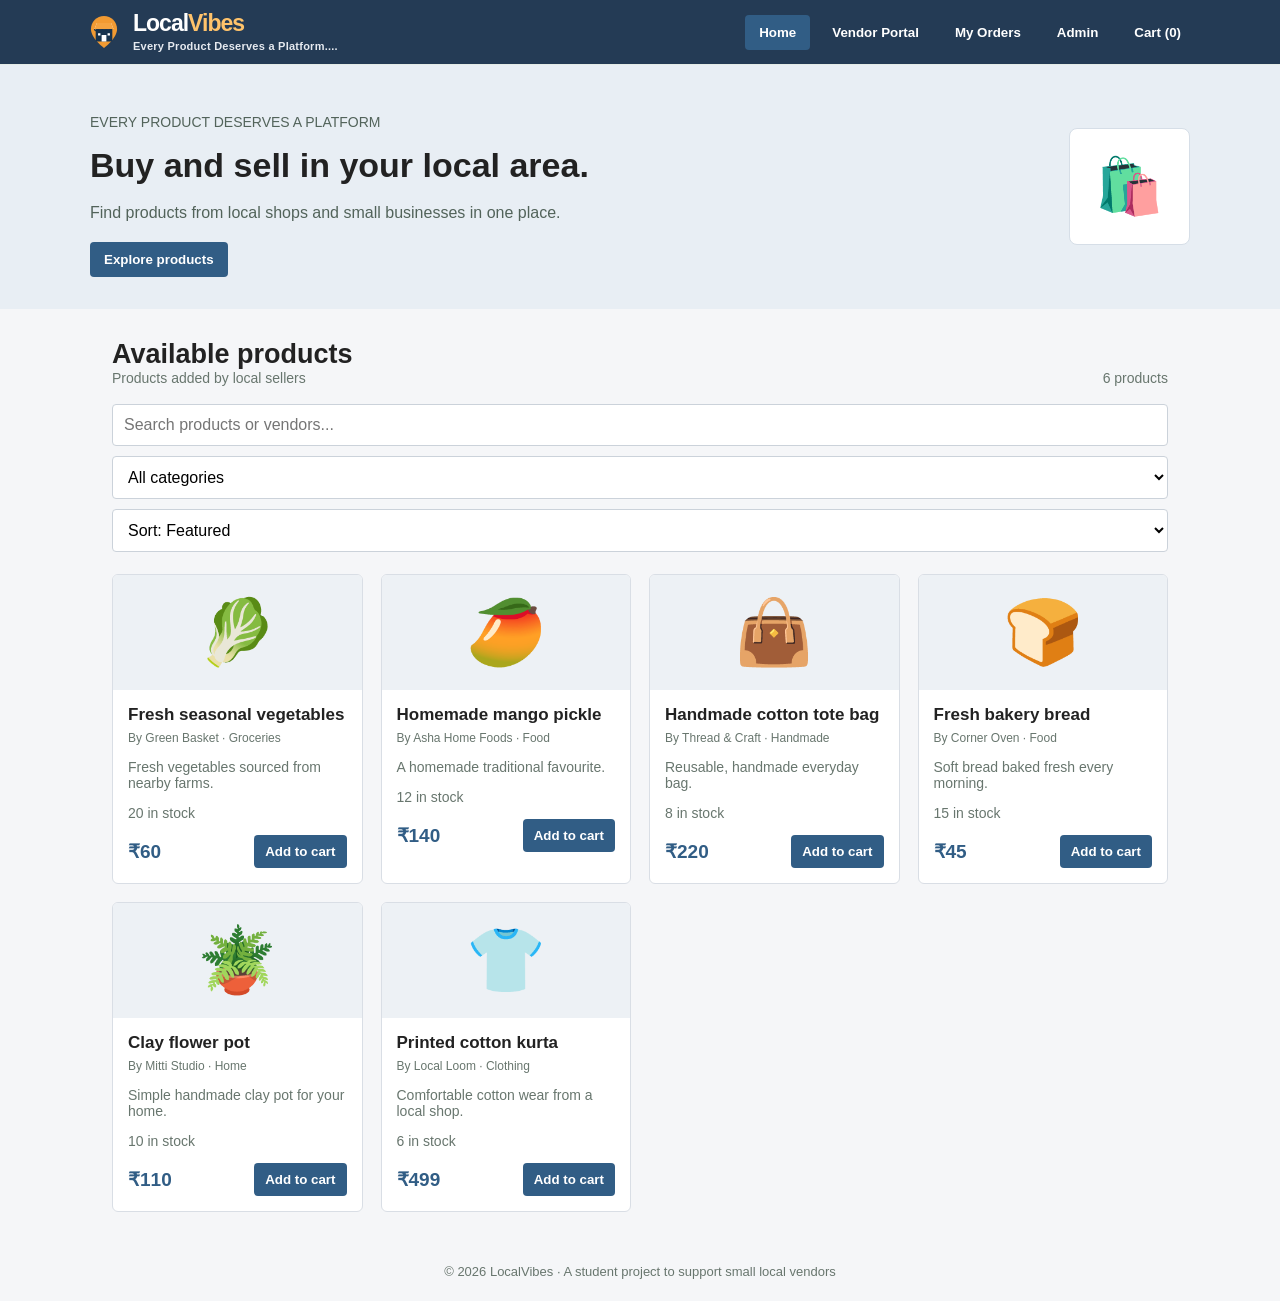
==== LocalVibes.html @ 96057245 "Rename MarketPlace.html to LocalVibes.html" ====
<!DOCTYPE html>
<html lang="en">
<head>
  <meta charset="UTF-8" />
  <meta name="viewport" content="width=device-width, initial-scale=1.0" />
  <meta name="description" content="A student marketplace demo connecting local vendors with nearby customers." />
  <title>LocalVibes | Local Market Online Store</title>
    <link rel="stylesheet" href="style.css">
</head>
<body>
<header><div class="nav">
  <div class="brand-lockup">
    <svg class="brand-mark" viewBox="0 0 64 64" role="img" aria-label="LocalVibes local shop logo" xmlns="http://www.w3.org/2000/svg">
      <path d="M32 5C19.8 5 10 14.8 10 27c0 16 22 32 22 32s22-16 22-32C54 14.8 44.2 5 32 5Z" fill="#f19a32"/>
      <path d="M18 27h28v21H18z" rx="2" fill="#17324d"/>
      <path d="M16 27 20 17h24l4 10H16Z" fill="#fff"/>
      <path d="M20 17h24l4 10H16l4-10Z" fill="#f4a340"/>
      <path d="M16 27c0 4 6 4 6 0 0 4 7 4 7 0 0 4 7 4 7 0 0 4 6 4 6 0" fill="none" stroke="#17324d" stroke-width="2"/>
      <path d="M28 37h8v11h-8z" fill="#fff"/>
      <path d="M22 34h4v4h-4zM38 34h4v4h-4z" fill="#fff"/>
    </svg>
    <div><div class="brand">Local<span>Vibes</span></div><div class="brand-tagline">Every Product Deserves a Platform....</div></div>
  </div>
  <nav class="navlinks" aria-label="Main navigation">
    <button class="active" data-page="home">Home</button><button data-page="vendor">Vendor Portal</button><button data-page="orders">My Orders</button><button data-page="admin">Admin</button><button data-page="cart">Cart (<span id="cartCount">0</span>)</button>
  </nav>
</div></header>
<section class="hero" id="hero"><div class="hero-inner"><div><p class="muted">EVERY PRODUCT DESERVES A PLATFORM</p><h1>Buy and sell in your local area.</h1><p>Find products from local shops and small businesses in one place.</p><button class="btn primary" onclick="showPage('home');document.getElementById('products').scrollIntoView({behavior:'smooth'})">Explore products</button></div><div class="hero-bubble" aria-hidden="true">🛍️</div></div></section>
<main>
  <section id="page-home">
    <div class="section-head"><div><h2 id="products">Available products</h2><div class="muted">Products added by local sellers</div></div><span class="muted" id="resultCount"></span></div>
    <div class="toolbar"><input id="search" placeholder="Search products or vendors..." aria-label="Search products"><select id="category"><option value="All">All categories</option><option>Groceries</option><option>Food</option><option>Clothing</option><option>Handmade</option><option>Home</option></select><select id="sort"><option value="default">Sort: Featured</option><option value="low">Price: Low to high</option><option value="high">Price: High to low</option></select></div>
    <div class="grid" id="productGrid"></div>
  </section>
  <section id="page-vendor" class="hidden">
    <div class="section-head"><div><h2>Vendor portal</h2><div class="muted">Sign in or register to add your products.</div></div></div>
    <div id="vendorAuth" class="panel">
      <div class="auth-tabs"><button id="showVendorLogin" class="active" type="button" onclick="setVendorAuthMode('login')">Vendor sign in</button><button id="showVendorRegister" type="button" onclick="setVendorAuthMode('register')">Create account</button></div>
      <form id="vendorLoginForm" class="form-grid"><div class="full"><label for="loginEmail">Email address</label><input id="loginEmail" type="email" required autocomplete="username" placeholder="vendor@example.com"></div><div class="full"><label for="loginPassword">Password</label><input id="loginPassword" type="password" required autocomplete="current-password" placeholder="Enter your password"></div><div class="full"><button class="btn primary" type="submit">Sign in to vendor account</button></div></form>
      <form id="vendorRegisterForm" class="form-grid hidden"><div><label for="registerName">Vendor / shop name</label><input id="registerName" required maxlength="60" placeholder="e.g. Sharma Fresh Mart"></div><div><label for="registerPhone">Phone number</label><input id="registerPhone" type="tel" required pattern="[0-9+() -]{8,18}" placeholder="Your contact number"></div><div class="full"><label for="registerEmail">Email address</label><input id="registerEmail" type="email" required autocomplete="username" placeholder="vendor@example.com"></div><div class="full"><label for="registerPassword">Create password</label><input id="registerPassword" type="password" minlength="6" required autocomplete="new-password" placeholder="At least 6 characters"></div><div class="full"><button class="btn primary" type="submit">Create vendor account</button></div></form>
      <p class="muted">Student demo: account details are saved only in this browser. Do not use a real or reused password.</p><div id="vendorAuthMessage" class="muted" role="status"></div>
    </div>
    <div id="vendorDashboard" class="hidden"><div class="panel"><div class="vendor-welcome"><div><h3 id="vendorWelcomeTitle">Welcome, vendor</h3><div class="muted">You are signed in.</div></div><button class="btn secondary" type="button" onclick="vendorLogout()">Sign out</button></div></div>
      <div class="panel"><h3>Add a product</h3><form id="productForm" class="form-grid"><div><label for="pName">Product name</label><input id="pName" required maxlength="80" placeholder="e.g. Fresh tomatoes"></div><div><label for="pPrice">Price (₹)</label><input id="pPrice" type="number" min="1" step="1" required placeholder="80"></div><div><label for="pCategory">Category</label><select id="pCategory"><option>Groceries</option><option>Food</option><option>Clothing</option><option>Handmade</option><option>Home</option></select></div><div><label for="pStock">Available stock</label><input id="pStock" type="number" min="0" value="10" required></div><div><label for="pEmoji">Product icon (emoji)</label><input id="pEmoji" maxlength="4" placeholder="🍅"></div><div class="full"><label for="pDescription">Product description</label><textarea id="pDescription" maxlength="300" placeholder="Describe your product..."></textarea></div><div class="full"><button class="btn primary" type="submit">Register product for sale</button></div></form></div>
      <div class="panel"><h3>Your listed products</h3><div id="vendorProducts"></div></div></div>
  </section>
  <section id="page-cart" class="hidden"><div class="section-head"><div><h2>Your shopping cart</h2><div class="muted">Review your items before checkout</div></div></div><div class="panel" id="cartContents"></div></section>
  <section id="page-orders" class="hidden"><div class="section-head"><div><h2>My orders</h2><div class="muted">Your demo order history</div></div></div><div class="panel" id="orderContents"></div></section>
  <section id="page-admin" class="hidden"><div class="section-head"><div><h2>Admin dashboard</h2><div class="muted">A quick overview of marketplace activity</div></div></div><div class="stats" id="adminStats"></div><div class="panel"><h3>Recent orders</h3><div id="adminOrders"></div></div><div class="notice">For a real deployment, admin access must be protected with authentication and server-side permissions. This classroom demo is not connected to a live payment gateway.</div></section>
</main>
<footer>© 2026 LocalVibes · A student project to support small local vendors</footer>
  <script src="script.js"></script>
</body>
</html>
---- style.css ----
:root{--green:#176b4b;--green2:#e8f5ee;--ink:#17231d;--muted:#68766e;--line:#e4ebe6;--cream:#fbfcfa;--orange:#f4a340}
    *{box-sizing:border-box} body{margin:0;font-family:Arial,Helvetica,sans-serif;background:var(--cream);color:var(--ink)}
    header{background:#fff;border-bottom:1px solid var(--line);position:sticky;top:0;z-index:5}
    .nav{max-width:1150px;margin:auto;padding:15px 22px;display:flex;align-items:center;gap:20px;justify-content:space-between;flex-wrap:wrap}
    .brand-lockup{display:flex;align-items:center;gap:10px;min-width:220px}.brand-mark{width:43px;height:43px;flex:none}.brand{font-size:25px;font-weight:800;color:#17324d;letter-spacing:-1px;line-height:1}.brand span{color:#f19a32}.brand-tagline{font-size:10px;letter-spacing:.25px;color:#68766e;margin-top:5px;font-weight:600}
    .navlinks{display:flex;gap:8px;flex-wrap:wrap}.navlinks button,.btn{border:0;border-radius:9px;padding:10px 14px;font-weight:700;cursor:pointer}
    .navlinks button{background:transparent;color:#425148}.navlinks button.active,.btn.primary{background:var(--green);color:white}.btn.secondary{background:var(--green2);color:var(--green)}
    .hero{background:linear-gradient(115deg,#e8f5ee,#f9f3e7);padding:48px 22px}.hero-inner{max-width:1150px;margin:auto;display:flex;align-items:center;justify-content:space-between;gap:30px}.hero h1{font-size:clamp(30px,5vw,48px);line-height:1.08;margin:0 0 14px;max-width:650px}.hero p{color:#52635a;line-height:1.6;max-width:610px}.hero-bubble{font-size:82px;background:#fff;border-radius:28px;padding:25px;box-shadow:0 10px 30px #244b3212}
    main{max-width:1150px;margin:30px auto;padding:0 22px}.section-head{display:flex;align-items:end;justify-content:space-between;gap:15px;flex-wrap:wrap;margin-bottom:18px}.section-head h2{margin:0;font-size:27px}.muted{color:var(--muted);font-size:14px}
    .toolbar{display:flex;gap:10px;flex-wrap:wrap;margin:18px 0 22px}.toolbar input,.toolbar select,input,textarea,select{font:inherit;border:1px solid var(--line);border-radius:9px;padding:11px;background:white;min-width:0}.toolbar input{flex:1;min-width:210px}
    .grid{display:grid;grid-template-columns:repeat(auto-fit,minmax(220px,1fr));gap:18px}.product{background:white;border:1px solid var(--line);border-radius:15px;overflow:hidden;transition:.2s}.product:hover{transform:translateY(-3px);box-shadow:0 9px 25px #193e2810}.product-art{height:145px;display:grid;place-items:center;font-size:64px;background:var(--green2)}.product-body{padding:15px}.product h3{margin:0 0 6px;font-size:17px}.product .vendor{font-size:12px;color:var(--muted)}.price-row{display:flex;justify-content:space-between;align-items:center;margin-top:14px}.price{font-weight:800;color:var(--green);font-size:19px}.small-btn{background:var(--green);color:white;border:0;border-radius:8px;padding:9px 11px;cursor:pointer;font-weight:700}
    .panel{background:white;border:1px solid var(--line);border-radius:15px;padding:20px;margin:20px 0}.panel h2,.panel h3{margin-top:0}.form-grid{display:grid;grid-template-columns:repeat(2,minmax(0,1fr));gap:12px}.form-grid .full{grid-column:1/-1}label{font-size:13px;font-weight:700;color:#52635a;display:block;margin-bottom:5px}input,textarea,select{width:100%}textarea{min-height:80px;resize:vertical}.hidden{display:none!important}
    .cart-row,.order-row{display:flex;justify-content:space-between;gap:12px;align-items:center;padding:12px 0;border-bottom:1px solid var(--line)}.qty{display:flex;align-items:center;gap:8px}.qty button{border:1px solid var(--line);background:white;border-radius:6px;padding:4px 9px;cursor:pointer}.total{font-size:21px;font-weight:800;text-align:right;margin:18px 0}.auth-tabs{display:flex;gap:8px;margin-bottom:18px}.auth-tabs button{border:1px solid var(--line);background:#fff;border-radius:8px;padding:10px 14px;font-weight:700;cursor:pointer}.auth-tabs button.active{background:var(--green);color:#fff;border-color:var(--green)}.vendor-welcome{display:flex;justify-content:space-between;align-items:center;gap:12px;flex-wrap:wrap}.notice{padding:12px;border-radius:9px;background:#fff6e7;color:#78501b;font-size:13px;line-height:1.5}.stats{display:grid;grid-template-columns:repeat(auto-fit,minmax(150px,1fr));gap:12px}.stat{background:var(--green2);border-radius:12px;padding:15px}.stat strong{display:block;font-size:25px;color:var(--green)}footer{text-align:center;padding:30px;color:var(--muted);font-size:13px}
    @media(max-width:650px){.hero-inner{display:block}.hero-bubble{display:none}.form-grid{grid-template-columns:1fr}.form-grid .full{grid-column:auto}.nav{align-items:flex-start}}

    /* Simple styling for a first-year college project */
    body{font-family:Arial,sans-serif;background:#f5f6f8;color:#222}
    header{background:#243b55;position:static}
    .nav{padding:12px 20px}
    .brand-mark{width:38px;height:38px}
    .brand{font-size:23px;color:#fff}
    .brand span{color:#ffc36b}
    .brand-tagline{color:#e6eaf0;font-size:11px}
    .navlinks button{color:#fff;border-radius:4px}
    .navlinks button.active,.btn.primary,.small-btn{background:#315d85;color:#fff}
    .btn,.navlinks button,.small-btn{border-radius:4px}
    .hero{background:#e8eef4;padding:32px 20px}
    .hero-inner{max-width:1100px}
    .hero h1{font-size:34px}
    .hero-bubble{font-size:55px;box-shadow:none;border:1px solid #d6dee7;border-radius:8px}
    main{max-width:1100px}
    .panel,.product{border:1px solid #d9dee5;border-radius:6px;box-shadow:none}
    .product:hover{transform:none;box-shadow:none}
    .product-art{height:115px;background:#edf1f5}
    .panel{padding:18px}
    .toolbar input,.toolbar select,input,textarea,select{border:1px solid #cbd2da;border-radius:4px}
    .auth-tabs button{border-radius:4px}
    .auth-tabs button.active{background:#315d85;color:#fff}
    .btn.secondary{background:#e8eef4;color:#243b55}
    .stat{background:#edf1f5;border-radius:5px}
    .stat strong,.price{color:#315d85}
    .notice{border-radius:4px}
    footer{padding:22px}
    @media(max-width:650px){.hero h1{font-size:28px}}
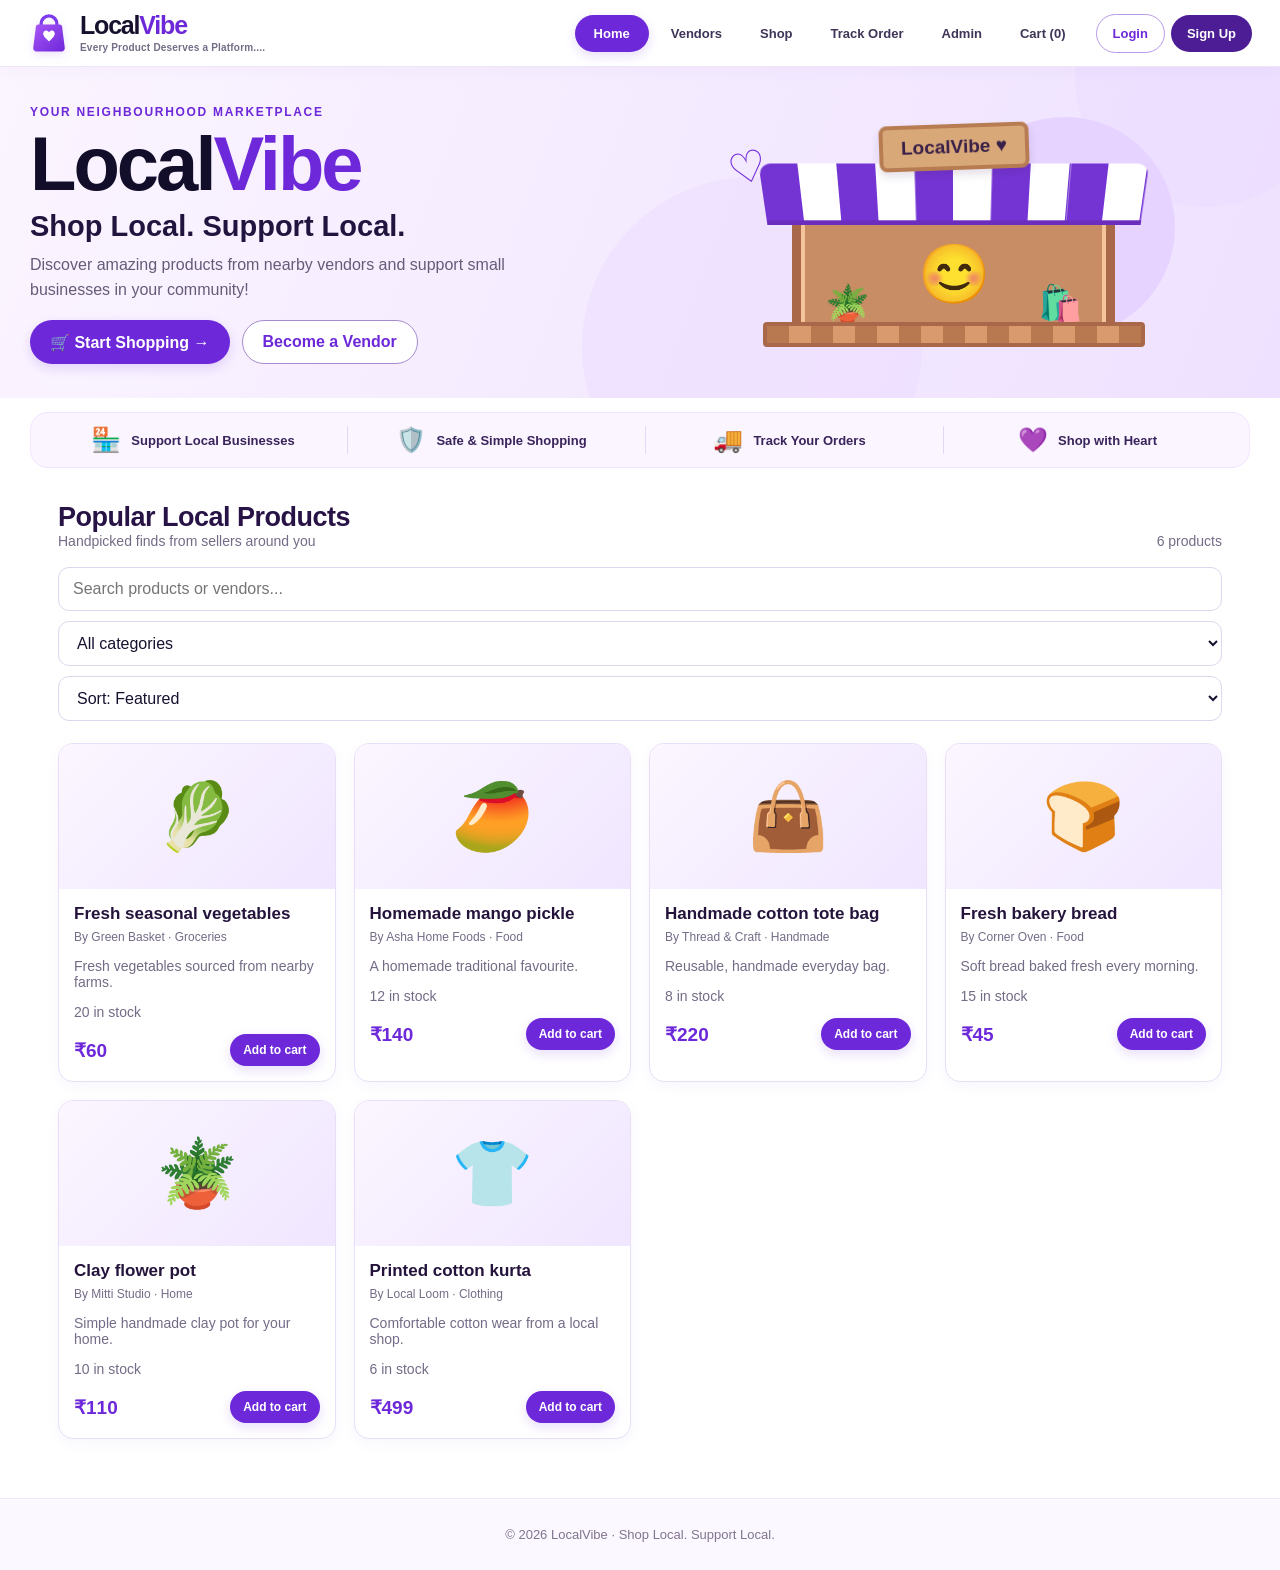
==== commit d5980bea: "Update LocalVibe branding and storefront homepage" ====
--- a/LocalVibes.html
+++ b/LocalVibes.html
@@ -10,25 +10,22 @@
 <body>
 <header><div class="nav">
   <div class="brand-lockup">
-    <svg class="brand-mark" viewBox="0 0 64 64" role="img" aria-label="LocalVibes local shop logo" xmlns="http://www.w3.org/2000/svg">
-      <path d="M32 5C19.8 5 10 14.8 10 27c0 16 22 32 22 32s22-16 22-32C54 14.8 44.2 5 32 5Z" fill="#f19a32"/>
-      <path d="M18 27h28v21H18z" rx="2" fill="#17324d"/>
-      <path d="M16 27 20 17h24l4 10H16Z" fill="#fff"/>
-      <path d="M20 17h24l4 10H16l4-10Z" fill="#f4a340"/>
-      <path d="M16 27c0 4 6 4 6 0 0 4 7 4 7 0 0 4 7 4 7 0 0 4 6 4 6 0" fill="none" stroke="#17324d" stroke-width="2"/>
-      <path d="M28 37h8v11h-8z" fill="#fff"/>
-      <path d="M22 34h4v4h-4zM38 34h4v4h-4z" fill="#fff"/>
+    <svg class="brand-mark" viewBox="0 0 64 64" role="img" aria-label="LocalVibe shopping bag logo" xmlns="http://www.w3.org/2000/svg">
+      <defs><linearGradient id="bagPurple" x1="0" y1="0" x2="1" y2="1"><stop stop-color="#a855f7"/><stop offset="1" stop-color="#6d28d9"/></linearGradient></defs>
+      <path d="M20 23v-5a12 12 0 0 1 24 0v5" fill="none" stroke="#7c3aed" stroke-width="5" stroke-linecap="round"/>
+      <path d="M12 23a4 4 0 0 1 4-4h32a4 4 0 0 1 4 4l4 31a5 5 0 0 1-5 6H13a5 5 0 0 1-5-6l4-31Z" fill="url(#bagPurple)"/>
+      <path d="M32 31c-5-7-14 1-5 9l5 5 5-5c9-8 0-16-5-9Z" fill="#fff"/>
     </svg>
-    <div><div class="brand">Local<span>Vibes</span></div><div class="brand-tagline">Every Product Deserves a Platform....</div></div>
+    <div><div class="brand">Local<span>Vibe</span></div><div class="brand-tagline">Every Product Deserves a Platform....</div></div>
   </div>
   <nav class="navlinks" aria-label="Main navigation">
-    <button class="active" data-page="home">Home</button><button data-page="vendor">Vendor Portal</button><button data-page="orders">My Orders</button><button data-page="admin">Admin</button><button data-page="cart">Cart (<span id="cartCount">0</span>)</button>
+    <button class="active" data-page="home">Home</button><button data-page="vendor">Vendors</button><button data-page="home">Shop</button><button data-page="orders">Track Order</button><button data-page="admin">Admin</button><button data-page="cart">Cart (<span id="cartCount">0</span>)</button><button class="nav-login" onclick="showPage('vendor');setVendorAuthMode('login')">Login</button><button class="nav-signup" onclick="showPage('vendor');setVendorAuthMode('register')">Sign Up</button>
   </nav>
 </div></header>
-<section class="hero" id="hero"><div class="hero-inner"><div><p class="muted">EVERY PRODUCT DESERVES A PLATFORM</p><h1>Buy and sell in your local area.</h1><p>Find products from local shops and small businesses in one place.</p><button class="btn primary" onclick="showPage('home');document.getElementById('products').scrollIntoView({behavior:'smooth'})">Explore products</button></div><div class="hero-bubble" aria-hidden="true">🛍️</div></div></section>
-<main>
+<section class="hero" id="hero"><div class="hero-inner"><div><p class="eyebrow">YOUR NEIGHBOURHOOD MARKETPLACE</p><h1>Local<span class="hero-highlight">Vibe</span></h1><h2 class="hero-subtitle">Shop Local. Support Local.</h2><p>Discover amazing products from nearby vendors and support small businesses in your community!</p><div class="hero-actions"><button class="btn primary" onclick="showPage('home');document.getElementById('products').scrollIntoView({behavior:'smooth'})">🛒 Start Shopping →</button><button class="btn outline" onclick="showPage('vendor');setVendorAuthMode('register')">Become a Vendor</button></div></div><div class="hero-art" aria-label="Local shop illustration"><div class="art-sun"></div><div class="shop-sign">LocalVibe ♥</div><div class="shop-awning"><span></span><span></span><span></span><span></span><span></span></div><div class="shop-window"><div class="shop-plant">🪴</div><div class="shop-owner">😊</div><div class="shop-bag">🛍️</div></div><div class="shop-counter"></div><div class="art-heart">♡</div></div></div></section>
+<div class="feature-strip"><div><span>🏪</span><strong>Support Local Businesses</strong></div><div><span>🛡️</span><strong>Safe & Simple Shopping</strong></div><div><span>🚚</span><strong>Track Your Orders</strong></div><div><span>💜</span><strong>Shop with Heart</strong></div></div><main>
   <section id="page-home">
-    <div class="section-head"><div><h2 id="products">Available products</h2><div class="muted">Products added by local sellers</div></div><span class="muted" id="resultCount"></span></div>
+    <div class="section-head"><div><h2 id="products">Popular Local Products</h2><div class="muted">Handpicked finds from sellers around you</div></div><span class="muted" id="resultCount"></span></div>
     <div class="toolbar"><input id="search" placeholder="Search products or vendors..." aria-label="Search products"><select id="category"><option value="All">All categories</option><option>Groceries</option><option>Food</option><option>Clothing</option><option>Handmade</option><option>Home</option></select><select id="sort"><option value="default">Sort: Featured</option><option value="low">Price: Low to high</option><option value="high">Price: High to low</option></select></div>
     <div class="grid" id="productGrid"></div>
   </section>
@@ -48,7 +45,7 @@
   <section id="page-orders" class="hidden"><div class="section-head"><div><h2>My orders</h2><div class="muted">Your demo order history</div></div></div><div class="panel" id="orderContents"></div></section>
   <section id="page-admin" class="hidden"><div class="section-head"><div><h2>Admin dashboard</h2><div class="muted">A quick overview of marketplace activity</div></div></div><div class="stats" id="adminStats"></div><div class="panel"><h3>Recent orders</h3><div id="adminOrders"></div></div><div class="notice">For a real deployment, admin access must be protected with authentication and server-side permissions. This classroom demo is not connected to a live payment gateway.</div></section>
 </main>
-<footer>© 2026 LocalVibes · A student project to support small local vendors</footer>
+<footer>© 2026 LocalVibe · Shop Local. Support Local.</footer>
   <script src="script.js"></script>
 </body>
 </html>
--- a/style.css
+++ b/style.css
@@ -1,44 +1,41 @@
-:root{--green:#176b4b;--green2:#e8f5ee;--ink:#17231d;--muted:#68766e;--line:#e4ebe6;--cream:#fbfcfa;--orange:#f4a340}
-    *{box-sizing:border-box} body{margin:0;font-family:Arial,Helvetica,sans-serif;background:var(--cream);color:var(--ink)}
-    header{background:#fff;border-bottom:1px solid var(--line);position:sticky;top:0;z-index:5}
-    .nav{max-width:1150px;margin:auto;padding:15px 22px;display:flex;align-items:center;gap:20px;justify-content:space-between;flex-wrap:wrap}
-    .brand-lockup{display:flex;align-items:center;gap:10px;min-width:220px}.brand-mark{width:43px;height:43px;flex:none}.brand{font-size:25px;font-weight:800;color:#17324d;letter-spacing:-1px;line-height:1}.brand span{color:#f19a32}.brand-tagline{font-size:10px;letter-spacing:.25px;color:#68766e;margin-top:5px;font-weight:600}
-    .navlinks{display:flex;gap:8px;flex-wrap:wrap}.navlinks button,.btn{border:0;border-radius:9px;padding:10px 14px;font-weight:700;cursor:pointer}
-    .navlinks button{background:transparent;color:#425148}.navlinks button.active,.btn.primary{background:var(--green);color:white}.btn.secondary{background:var(--green2);color:var(--green)}
-    .hero{background:linear-gradient(115deg,#e8f5ee,#f9f3e7);padding:48px 22px}.hero-inner{max-width:1150px;margin:auto;display:flex;align-items:center;justify-content:space-between;gap:30px}.hero h1{font-size:clamp(30px,5vw,48px);line-height:1.08;margin:0 0 14px;max-width:650px}.hero p{color:#52635a;line-height:1.6;max-width:610px}.hero-bubble{font-size:82px;background:#fff;border-radius:28px;padding:25px;box-shadow:0 10px 30px #244b3212}
-    main{max-width:1150px;margin:30px auto;padding:0 22px}.section-head{display:flex;align-items:end;justify-content:space-between;gap:15px;flex-wrap:wrap;margin-bottom:18px}.section-head h2{margin:0;font-size:27px}.muted{color:var(--muted);font-size:14px}
-    .toolbar{display:flex;gap:10px;flex-wrap:wrap;margin:18px 0 22px}.toolbar input,.toolbar select,input,textarea,select{font:inherit;border:1px solid var(--line);border-radius:9px;padding:11px;background:white;min-width:0}.toolbar input{flex:1;min-width:210px}
-    .grid{display:grid;grid-template-columns:repeat(auto-fit,minmax(220px,1fr));gap:18px}.product{background:white;border:1px solid var(--line);border-radius:15px;overflow:hidden;transition:.2s}.product:hover{transform:translateY(-3px);box-shadow:0 9px 25px #193e2810}.product-art{height:145px;display:grid;place-items:center;font-size:64px;background:var(--green2)}.product-body{padding:15px}.product h3{margin:0 0 6px;font-size:17px}.product .vendor{font-size:12px;color:var(--muted)}.price-row{display:flex;justify-content:space-between;align-items:center;margin-top:14px}.price{font-weight:800;color:var(--green);font-size:19px}.small-btn{background:var(--green);color:white;border:0;border-radius:8px;padding:9px 11px;cursor:pointer;font-weight:700}
-    .panel{background:white;border:1px solid var(--line);border-radius:15px;padding:20px;margin:20px 0}.panel h2,.panel h3{margin-top:0}.form-grid{display:grid;grid-template-columns:repeat(2,minmax(0,1fr));gap:12px}.form-grid .full{grid-column:1/-1}label{font-size:13px;font-weight:700;color:#52635a;display:block;margin-bottom:5px}input,textarea,select{width:100%}textarea{min-height:80px;resize:vertical}.hidden{display:none!important}
-    .cart-row,.order-row{display:flex;justify-content:space-between;gap:12px;align-items:center;padding:12px 0;border-bottom:1px solid var(--line)}.qty{display:flex;align-items:center;gap:8px}.qty button{border:1px solid var(--line);background:white;border-radius:6px;padding:4px 9px;cursor:pointer}.total{font-size:21px;font-weight:800;text-align:right;margin:18px 0}.auth-tabs{display:flex;gap:8px;margin-bottom:18px}.auth-tabs button{border:1px solid var(--line);background:#fff;border-radius:8px;padding:10px 14px;font-weight:700;cursor:pointer}.auth-tabs button.active{background:var(--green);color:#fff;border-color:var(--green)}.vendor-welcome{display:flex;justify-content:space-between;align-items:center;gap:12px;flex-wrap:wrap}.notice{padding:12px;border-radius:9px;background:#fff6e7;color:#78501b;font-size:13px;line-height:1.5}.stats{display:grid;grid-template-columns:repeat(auto-fit,minmax(150px,1fr));gap:12px}.stat{background:var(--green2);border-radius:12px;padding:15px}.stat strong{display:block;font-size:25px;color:var(--green)}footer{text-align:center;padding:30px;color:var(--muted);font-size:13px}
-    @media(max-width:650px){.hero-inner{display:block}.hero-bubble{display:none}.form-grid{grid-template-columns:1fr}.form-grid .full{grid-column:auto}.nav{align-items:flex-start}}
-
-    /* Simple styling for a first-year college project */
-    body{font-family:Arial,sans-serif;background:#f5f6f8;color:#222}
-    header{background:#243b55;position:static}
-    .nav{padding:12px 20px}
-    .brand-mark{width:38px;height:38px}
-    .brand{font-size:23px;color:#fff}
-    .brand span{color:#ffc36b}
-    .brand-tagline{color:#e6eaf0;font-size:11px}
-    .navlinks button{color:#fff;border-radius:4px}
-    .navlinks button.active,.btn.primary,.small-btn{background:#315d85;color:#fff}
-    .btn,.navlinks button,.small-btn{border-radius:4px}
-    .hero{background:#e8eef4;padding:32px 20px}
-    .hero-inner{max-width:1100px}
-    .hero h1{font-size:34px}
-    .hero-bubble{font-size:55px;box-shadow:none;border:1px solid #d6dee7;border-radius:8px}
-    main{max-width:1100px}
-    .panel,.product{border:1px solid #d9dee5;border-radius:6px;box-shadow:none}
-    .product:hover{transform:none;box-shadow:none}
-    .product-art{height:115px;background:#edf1f5}
-    .panel{padding:18px}
-    .toolbar input,.toolbar select,input,textarea,select{border:1px solid #cbd2da;border-radius:4px}
-    .auth-tabs button{border-radius:4px}
-    .auth-tabs button.active{background:#315d85;color:#fff}
-    .btn.secondary{background:#e8eef4;color:#243b55}
-    .stat{background:#edf1f5;border-radius:5px}
-    .stat strong,.price{color:#315d85}
-    .notice{border-radius:4px}
-    footer{padding:22px}
-    @media(max-width:650px){.hero h1{font-size:28px}}
+:root{--purple:#6d28d9;--purple-dark:#4c1d95;--purple-mid:#8b5cf6;--lavender:#f4edff;--lavender-2:#fbf8ff;--ink:#17112e;--muted:#746b86;--line:#e8def7;--white:#fff;--pink:#f3dfff}
+*{box-sizing:border-box}
+html{scroll-behavior:smooth}
+body{margin:0;font-family:Arial,Helvetica,sans-serif;background:#fff;color:var(--ink)}
+button,input,select,textarea{font:inherit}
+button{cursor:pointer}
+header{background:rgba(255,255,255,.96);border-bottom:1px solid #eee5fb;position:sticky;top:0;z-index:10;box-shadow:0 3px 18px #4c1d9508}
+.nav{max-width:1280px;margin:auto;padding:12px 28px;display:flex;align-items:center;justify-content:space-between;gap:18px;flex-wrap:wrap}
+.brand-lockup{display:flex;align-items:center;gap:10px;min-width:185px}.brand-mark{width:42px;height:42px;flex:none;filter:drop-shadow(0 3px 5px #6d28d922)}
+.brand{font-size:25px;font-weight:850;color:#17112e;letter-spacing:-1.2px;line-height:1}.brand span{color:var(--purple)}
+.brand-tagline{font-size:10px;letter-spacing:.2px;color:var(--muted);margin-top:4px;font-weight:600}
+.navlinks{display:flex;align-items:center;gap:6px;flex-wrap:wrap}.navlinks button,.btn{border:0;border-radius:999px;padding:11px 16px;font-weight:700;transition:transform .18s,background .18s,box-shadow .18s}
+.navlinks button{background:transparent;color:#403458;font-size:13px}.navlinks button:hover{background:var(--lavender);color:var(--purple)}.navlinks button.active,.btn.primary,.small-btn{background:var(--purple);color:white;box-shadow:0 4px 12px #6d28d92a}.navlinks button.active{padding-inline:19px}.navlinks .nav-login{border:1px solid #b99ae9;color:var(--purple);margin-left:8px}.navlinks .nav-signup{background:var(--purple-dark);color:white}
+.hero{position:relative;overflow:hidden;background:linear-gradient(110deg,#fbf5ff 0%,#f4eaff 53%,#eee1ff 100%);padding:38px 28px 34px;min-height:330px}
+.hero:before,.hero:after{content:"";position:absolute;border-radius:50%;background:#e8d7ff66;pointer-events:none}.hero:before{width:340px;height:340px;right:28%;top:110px}.hero:after{width:260px;height:260px;right:-55px;top:-120px}
+.hero-inner{max-width:1220px;margin:auto;display:grid;grid-template-columns:1fr 1fr;align-items:center;gap:35px;position:relative;z-index:1;min-height:255px}
+.eyebrow{font-size:12px;font-weight:800;letter-spacing:1.7px;color:var(--purple);margin:0 0 8px}
+.hero h1{font-size:clamp(48px,7vw,76px);line-height:.98;letter-spacing:-3px;margin:0;color:#120d29}.hero-highlight{color:var(--purple)}
+.hero-subtitle{font-size:clamp(22px,3vw,29px);margin:9px 0 10px;font-weight:800;color:#21143e}
+.hero-inner>div:first-child>p:not(.eyebrow){color:#655b78;line-height:1.55;max-width:480px;font-size:16px;margin:0 0 17px}
+.hero-actions{display:flex;gap:12px;flex-wrap:wrap}.btn{padding:12px 20px}.btn:hover,.small-btn:hover{transform:translateY(-2px);box-shadow:0 7px 17px #6d28d933}.btn.outline{background:#fff;color:var(--purple);border:1px solid #a78bce;box-shadow:none}
+.hero-art{height:245px;max-width:490px;width:100%;justify-self:center;position:relative;display:flex;align-items:flex-end;justify-content:center}
+.art-sun{position:absolute;width:220px;height:220px;border-radius:50%;background:#e6d3ff;right:24px;top:5px}
+.shop-sign{position:absolute;z-index:3;top:12px;left:50%;transform:translateX(-50%) rotate(-2deg);background:#d9a879;border:4px solid #b77c51;border-radius:8px;padding:8px 18px;color:#392047;font-weight:900;font-size:19px;box-shadow:0 5px 9px #3a1a4c22;white-space:nowrap}
+.shop-awning{position:absolute;z-index:2;top:52px;left:11%;width:78%;height:62px;display:flex;overflow:hidden;border-radius:12px 12px 0 0;background:repeating-linear-gradient(90deg,#7434d4 0 38px,#fff 38px 76px);border-bottom:5px solid #6b2dbd;transform:perspective(160px) rotateX(-7deg)}
+.shop-awning span{flex:1;border-right:1px solid #ffffff55}.shop-window{position:absolute;bottom:20px;left:17%;width:66%;height:135px;background:#c98d65;border:9px solid #a96849;border-bottom:0;display:flex;align-items:center;justify-content:space-around;box-shadow:inset 0 0 0 4px #f4c49b}
+.shop-owner{font-size:58px;align-self:center}.shop-plant,.shop-bag{font-size:36px;align-self:flex-end;margin-bottom:12px}.shop-counter{position:absolute;bottom:10px;width:78%;height:25px;background:repeating-linear-gradient(90deg,#b87950 0 22px,#d99b6e 22px 44px);border:4px solid #a96849;border-radius:4px}
+.art-heart{position:absolute;left:4%;top:30px;color:var(--purple);font-size:43px;transform:rotate(-15deg)}
+.feature-strip{max-width:1220px;margin:14px auto 0;padding:13px 18px;background:#faf5ff;border:1px solid #f0e6ff;border-radius:18px;display:grid;grid-template-columns:repeat(4,1fr);gap:10px}
+.feature-strip>div{display:flex;align-items:center;justify-content:center;gap:10px;color:#39245c;font-size:13px}.feature-strip>div+div{border-left:1px solid #e5d7f6}.feature-strip span{font-size:24px}
+main{max-width:1220px;margin:34px auto;padding:0 28px 25px}
+.section-head{display:flex;align-items:end;justify-content:space-between;gap:15px;flex-wrap:wrap;margin-bottom:18px}.section-head h2{margin:0;font-size:27px;color:#281346;letter-spacing:-.5px}.muted{color:var(--muted);font-size:14px}
+.toolbar{display:flex;gap:10px;flex-wrap:wrap;margin:18px 0 22px}.toolbar input,.toolbar select,input,textarea,select{font:inherit;border:1px solid #e1d6ef;border-radius:11px;padding:12px 14px;background:white;min-width:0;color:var(--ink);outline:none}.toolbar input:focus,input:focus,textarea:focus,select:focus{border-color:#9b6be5;box-shadow:0 0 0 3px #8b5cf61b}.toolbar input{flex:1;min-width:210px}.toolbar select{min-width:180px}
+.grid{display:grid;grid-template-columns:repeat(auto-fit,minmax(220px,1fr));gap:18px}.product{background:#fff;border:1px solid #e9def7;border-radius:15px;overflow:hidden;transition:.2s;box-shadow:0 4px 14px #5b21b90c}.product:hover{transform:translateY(-4px);box-shadow:0 12px 24px #5b21b91a}.product-art{height:145px;display:grid;place-items:center;font-size:66px;background:linear-gradient(135deg,#fbf6ff,#f0e6ff)}.product-body{padding:15px}.product h3{margin:0 0 6px;font-size:17px;color:#24143c}.product .vendor{font-size:12px;color:var(--muted)}.price-row{display:flex;justify-content:space-between;align-items:center;gap:8px;margin-top:14px}.price{font-weight:850;color:var(--purple);font-size:19px}.small-btn{border:0;border-radius:999px;padding:9px 13px;cursor:pointer;font-weight:700;font-size:12px}
+.panel{background:#fff;border:1px solid #e9def7;border-radius:16px;padding:22px;margin:20px 0;box-shadow:0 5px 18px #5b21b908}.panel h2,.panel h3{margin-top:0;color:#281346}.form-grid{display:grid;grid-template-columns:repeat(2,minmax(0,1fr));gap:13px}.form-grid .full{grid-column:1/-1}label{font-size:13px;font-weight:700;color:#514365;display:block;margin-bottom:6px}input,textarea,select{width:100%}textarea{min-height:90px;resize:vertical}.hidden{display:none!important}
+.cart-row,.order-row{display:flex;justify-content:space-between;gap:12px;align-items:center;padding:13px 0;border-bottom:1px solid #eee6f7}.qty{display:flex;align-items:center;gap:8px}.qty button{border:1px solid #e5d9f2;background:#fff;border-radius:8px;padding:5px 10px;cursor:pointer;color:var(--purple)}.total{font-size:21px;font-weight:850;text-align:right;margin:18px 0;color:var(--purple)}
+.auth-tabs{display:flex;gap:8px;margin-bottom:18px}.auth-tabs button{border:1px solid #e4d8f2;background:#fff;color:#4a3567;border-radius:999px;padding:10px 16px;font-weight:700;cursor:pointer}.auth-tabs button.active{background:var(--purple);color:#fff;border-color:var(--purple)}
+.vendor-welcome{display:flex;justify-content:space-between;align-items:center;gap:12px;flex-wrap:wrap}.notice{padding:13px;border-radius:11px;background:#fff7e9;color:#80511b;font-size:13px;line-height:1.5}.stats{display:grid;grid-template-columns:repeat(auto-fit,minmax(150px,1fr));gap:12px}.stat{background:#f5edff;border:1px solid #eadcff;border-radius:13px;padding:16px}.stat strong{display:block;font-size:25px;color:var(--purple)}
+footer{text-align:center;padding:28px;color:#81748f;font-size:13px;background:#fbf8ff;border-top:1px solid #f0e8fa;margin-top:25px}
+@media(max-width:850px){.nav{justify-content:center}.hero-inner{grid-template-columns:1fr 1fr}.feature-strip{margin-inline:15px}.feature-strip>div{font-size:11px}.navlinks{justify-content:center}}
+@media(max-width:650px){.nav{padding:12px 15px}.brand-lockup{justify-content:center}.navlinks{gap:3px}.navlinks button{padding:9px 10px;font-size:12px}.navlinks .nav-login{margin-left:0}.hero{padding:30px 20px}.hero-inner{display:flex;flex-direction:column;align-items:flex-start;gap:14px}.hero-art{height:210px;max-width:420px;align-self:center}.hero h1{font-size:54px}.feature-strip{grid-template-columns:repeat(2,1fr);padding:12px}.feature-strip>div{justify-content:flex-start;padding:6px}.feature-strip>div+div{border-left:0}.feature-strip>div:nth-child(even){border-left:1px solid #e5d7f6;padding-left:14px}main{padding:0 16px;margin-top:25px}.form-grid{grid-template-columns:1fr}.form-grid .full{grid-column:auto}.cart-row,.order-row{align-items:flex-start;flex-wrap:wrap}.toolbar select{flex:1;min-width:130px}}
